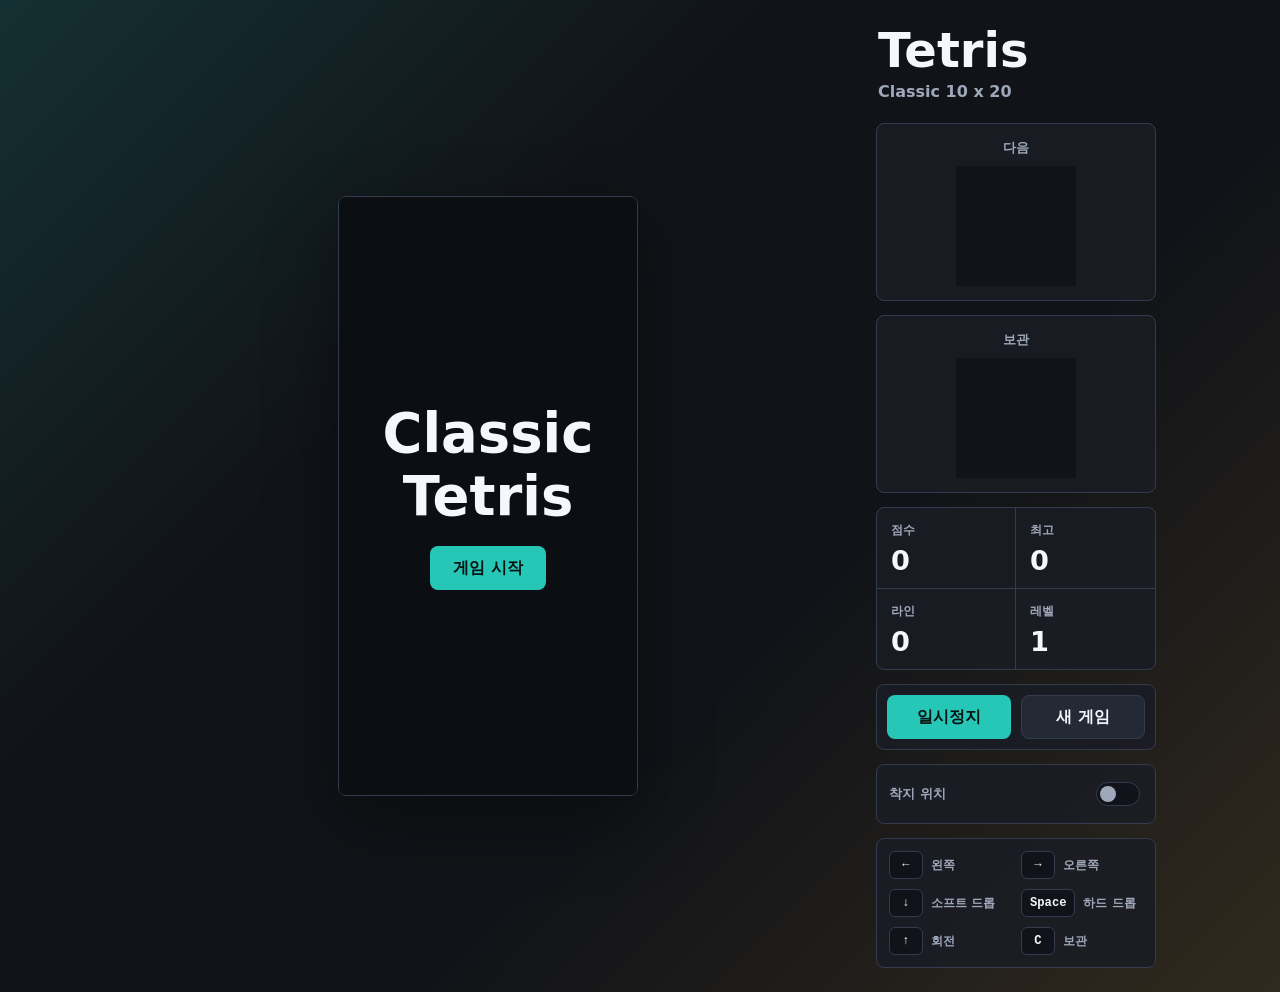
==== index.html @ 6ac4c965 "feat: Tetris game added" ====
<!doctype html>
<html lang="ko">
  <head>
    <meta charset="utf-8" />
    <meta name="viewport" content="width=device-width, initial-scale=1" />
    <title>Classic Tetris</title>
    <link
      rel="icon"
      href="data:image/svg+xml,%3Csvg xmlns='http://www.w3.org/2000/svg' viewBox='0 0 64 64'%3E%3Crect width='64' height='64' rx='10' fill='%23111318'/%3E%3Crect x='14' y='14' width='12' height='12' fill='%2320c7e6'/%3E%3Crect x='26' y='14' width='12' height='12' fill='%2320c7e6'/%3E%3Crect x='38' y='14' width='12' height='12' fill='%2320c7e6'/%3E%3Crect x='26' y='26' width='12' height='12' fill='%23f2d94e'/%3E%3Crect x='38' y='26' width='12' height='12' fill='%23f2d94e'/%3E%3Crect x='14' y='38' width='12' height='12' fill='%2350d66a'/%3E%3Crect x='26' y='38' width='12' height='12' fill='%2350d66a'/%3E%3C/svg%3E"
    />
    <link rel="stylesheet" href="./styles.css" />
  </head>
  <body>
    <main class="shell" aria-label="Classic Tetris game">
      <section class="game-area" aria-label="Game board">
        <div class="board-frame">
          <canvas id="board" width="300" height="600" aria-label="Tetris board"></canvas>
          <div class="overlay" id="overlay">
            <p id="overlay-title">Classic Tetris</p>
            <button class="primary-btn" id="start-button" type="button">게임 시작</button>
          </div>
        </div>

        <div class="mobile-controls" aria-label="Touch controls">
          <button type="button" data-action="left" aria-label="왼쪽">◀</button>
          <button type="button" data-action="rotate" aria-label="회전">↻</button>
          <button type="button" data-action="right" aria-label="오른쪽">▶</button>
          <button type="button" data-action="drop" aria-label="하드 드롭">⤓</button>
        </div>
      </section>

      <aside class="side-panel" aria-label="Game status">
        <div class="brand">
          <h1>Tetris</h1>
          <p>Classic 10 x 20</p>
        </div>

        <section class="panel-block preview-block" aria-label="Next piece">
          <div class="panel-heading">
            <h2>다음</h2>
          </div>
          <canvas id="next" width="120" height="120" aria-label="Next piece preview"></canvas>
        </section>

        <section class="panel-block preview-block" aria-label="Hold piece">
          <div class="panel-heading">
            <h2>보관</h2>
          </div>
          <canvas id="hold" width="120" height="120" aria-label="Hold piece preview"></canvas>
        </section>

        <section class="panel-block stats" aria-label="Score">
          <div>
            <span>점수</span>
            <strong id="score">0</strong>
          </div>
          <div>
            <span>최고</span>
            <strong id="best-score">0</strong>
          </div>
          <div>
            <span>라인</span>
            <strong id="lines">0</strong>
          </div>
          <div>
            <span>레벨</span>
            <strong id="level">1</strong>
          </div>
        </section>

        <section class="panel-block commands" aria-label="Commands">
          <button type="button" id="pause-button">일시정지</button>
          <button type="button" id="restart-button">새 게임</button>
        </section>

        <section class="panel-block settings" aria-label="Settings">
          <label class="toggle-row" for="ghost-toggle">
            <span>착지 위치</span>
            <input id="ghost-toggle" type="checkbox" />
          </label>
        </section>

        <section class="panel-block keymap" aria-label="Keyboard controls">
          <div><kbd>←</kbd><span>왼쪽</span></div>
          <div><kbd>→</kbd><span>오른쪽</span></div>
          <div><kbd>↓</kbd><span>소프트 드롭</span></div>
          <div><kbd>Space</kbd><span>하드 드롭</span></div>
          <div><kbd>↑</kbd><span>회전</span></div>
          <div><kbd>C</kbd><span>보관</span></div>
        </section>
      </aside>
    </main>

    <script src="./script.js"></script>
  </body>
</html>
---- styles.css ----
:root {
  --bg: #111318;
  --surface: #1a1d25;
  --surface-2: #242936;
  --line: #343b4c;
  --text: #f4f7fb;
  --muted: #9fa8ba;
  --accent: #27c7b8;
  --accent-2: #f0b33f;
  --danger: #f05c5c;
  --cell: min(4.7vh, 8.6vw, 30px);
}

* {
  box-sizing: border-box;
}

html,
body {
  min-height: 100%;
}

body {
  margin: 0;
  min-height: 100vh;
  display: grid;
  place-items: center;
  color: var(--text);
  background:
    linear-gradient(135deg, rgba(39, 199, 184, 0.16), transparent 34%),
    linear-gradient(315deg, rgba(240, 179, 63, 0.14), transparent 38%),
    var(--bg);
  font-family:
    Inter, ui-sans-serif, system-ui, -apple-system, BlinkMacSystemFont, "Segoe UI",
    sans-serif;
}

button {
  color: inherit;
  font: inherit;
}

.shell {
  width: min(1080px, 100vw);
  min-height: 100vh;
  display: grid;
  grid-template-columns: minmax(300px, 1fr) 280px;
  gap: 24px;
  align-items: center;
  padding: 24px;
}

.game-area {
  display: grid;
  gap: 14px;
  justify-items: center;
}

.board-frame {
  position: relative;
  width: calc(var(--cell) * 10);
  height: calc(var(--cell) * 20);
  overflow: hidden;
  border: 1px solid var(--line);
  border-radius: 8px;
  background: #0c0f14;
  box-shadow: 0 24px 70px rgba(0, 0, 0, 0.36);
}

canvas {
  display: block;
}

#board {
  width: 100%;
  height: 100%;
}

.overlay {
  position: absolute;
  inset: 0;
  display: grid;
  place-content: center;
  justify-items: center;
  gap: 18px;
  padding: 28px;
  text-align: center;
  background: rgba(12, 15, 20, 0.78);
  backdrop-filter: blur(5px);
}

.overlay[hidden] {
  display: none;
}

.overlay p {
  margin: 0;
  font-size: clamp(1.6rem, 5vw, 3.4rem);
  font-weight: 800;
}

.primary-btn,
.commands button {
  min-height: 44px;
  border: 1px solid transparent;
  border-radius: 8px;
  background: var(--accent);
  color: #071311;
  font-weight: 800;
  cursor: pointer;
}

.primary-btn {
  padding: 0 22px;
}

.side-panel {
  display: grid;
  gap: 14px;
  align-content: center;
}

.brand {
  padding: 4px 2px 8px;
}

.brand h1 {
  margin: 0;
  font-size: 3rem;
  line-height: 0.95;
}

.brand p {
  margin: 8px 0 0;
  color: var(--muted);
  font-weight: 700;
}

.panel-block {
  border: 1px solid var(--line);
  border-radius: 8px;
  background: rgba(26, 29, 37, 0.86);
}

.panel-heading {
  display: flex;
  align-items: center;
  justify-content: space-between;
  min-height: 38px;
  padding: 10px 12px 0;
}

.panel-heading h2 {
  margin: 0;
  color: var(--muted);
  font-size: 0.84rem;
  font-weight: 800;
}

.preview-block {
  display: grid;
  justify-items: center;
}

#next,
#hold {
  width: 120px;
  height: 120px;
  margin: 4px 0 14px;
}

.stats {
  display: grid;
  grid-template-columns: 1fr 1fr;
}

.stats div {
  min-height: 74px;
  display: grid;
  gap: 8px;
  padding: 14px;
  border-right: 1px solid var(--line);
  border-bottom: 1px solid var(--line);
}

.stats div:nth-child(2n) {
  border-right: 0;
}

.stats div:nth-last-child(-n + 2) {
  border-bottom: 0;
}

.stats span,
.keymap span {
  color: var(--muted);
  font-size: 0.78rem;
  font-weight: 700;
}

.stats strong {
  font-size: clamp(1.24rem, 4vw, 1.7rem);
  line-height: 1;
}

.commands {
  display: grid;
  grid-template-columns: 1fr 1fr;
  gap: 10px;
  padding: 10px;
}

.commands button:last-child {
  background: var(--surface-2);
  color: var(--text);
  border-color: var(--line);
}

.settings {
  padding: 12px;
}

.toggle-row {
  min-height: 34px;
  display: flex;
  align-items: center;
  justify-content: space-between;
  gap: 12px;
  cursor: pointer;
}

.toggle-row span {
  color: var(--muted);
  font-size: 0.84rem;
  font-weight: 800;
}

.toggle-row input {
  appearance: none;
  position: relative;
  width: 44px;
  height: 24px;
  flex: 0 0 auto;
  border: 1px solid var(--line);
  border-radius: 999px;
  background: #10131a;
  cursor: pointer;
}

.toggle-row input::before {
  content: "";
  position: absolute;
  top: 3px;
  left: 3px;
  width: 16px;
  height: 16px;
  border-radius: 50%;
  background: var(--muted);
  transition:
    background 140ms ease,
    transform 140ms ease;
}

.toggle-row input:checked {
  border-color: color-mix(in srgb, var(--accent) 70%, white);
  background: color-mix(in srgb, var(--accent) 28%, #10131a);
}

.toggle-row input:checked::before {
  background: var(--accent);
  transform: translateX(20px);
}

.toggle-row input:focus-visible {
  outline: 3px solid color-mix(in srgb, var(--accent) 70%, white);
  outline-offset: 3px;
}

.keymap {
  display: grid;
  grid-template-columns: 1fr 1fr;
  gap: 10px;
  padding: 12px;
}

.keymap div {
  display: flex;
  align-items: center;
  gap: 8px;
  min-width: 0;
}

kbd {
  min-width: 34px;
  height: 28px;
  display: inline-grid;
  place-items: center;
  padding: 0 8px;
  border: 1px solid var(--line);
  border-radius: 6px;
  background: #10131a;
  color: var(--text);
  font-size: 0.76rem;
  font-weight: 800;
}

.mobile-controls {
  display: none;
  width: min(calc(var(--cell) * 10), 100%);
  grid-template-columns: repeat(4, 1fr);
  gap: 10px;
}

.mobile-controls button {
  aspect-ratio: 1.28;
  border: 1px solid var(--line);
  border-radius: 8px;
  background: var(--surface-2);
  color: var(--text);
  font-size: 1.45rem;
  font-weight: 900;
  cursor: pointer;
}

button:focus-visible {
  outline: 3px solid color-mix(in srgb, var(--accent) 70%, white);
  outline-offset: 3px;
}

button:active {
  transform: translateY(1px);
}

@media (max-width: 780px) {
  :root {
    --cell: min(4.2vh, 8.8vw, 28px);
  }

  body {
    min-height: 100dvh;
    place-items: start center;
  }

  .shell {
    min-height: 100dvh;
    grid-template-columns: 1fr;
    gap: 14px;
    align-content: start;
    padding: 14px;
  }

  .game-area {
    order: 1;
  }

  .side-panel {
    order: 2;
    grid-template-columns: 1fr 1fr;
    align-content: start;
    width: min(calc(var(--cell) * 10), 100%);
    justify-self: center;
  }

  .brand,
  .keymap {
    display: none;
  }

  .panel-block {
    min-width: 0;
  }

  .preview-block {
    min-height: 116px;
  }

  .preview-block canvas {
    width: 80px;
    height: 80px;
  }

  .stats,
  .commands,
  .settings {
    grid-column: 1 / -1;
  }

  .stats div {
    min-height: 58px;
    padding: 10px;
  }

  .commands {
    order: 5;
  }

  .mobile-controls {
    display: grid;
  }
}

@media (max-height: 720px) and (min-width: 781px) {
  :root {
    --cell: min(4.35vh, 30px);
  }

  .shell {
    padding-block: 14px;
  }
}
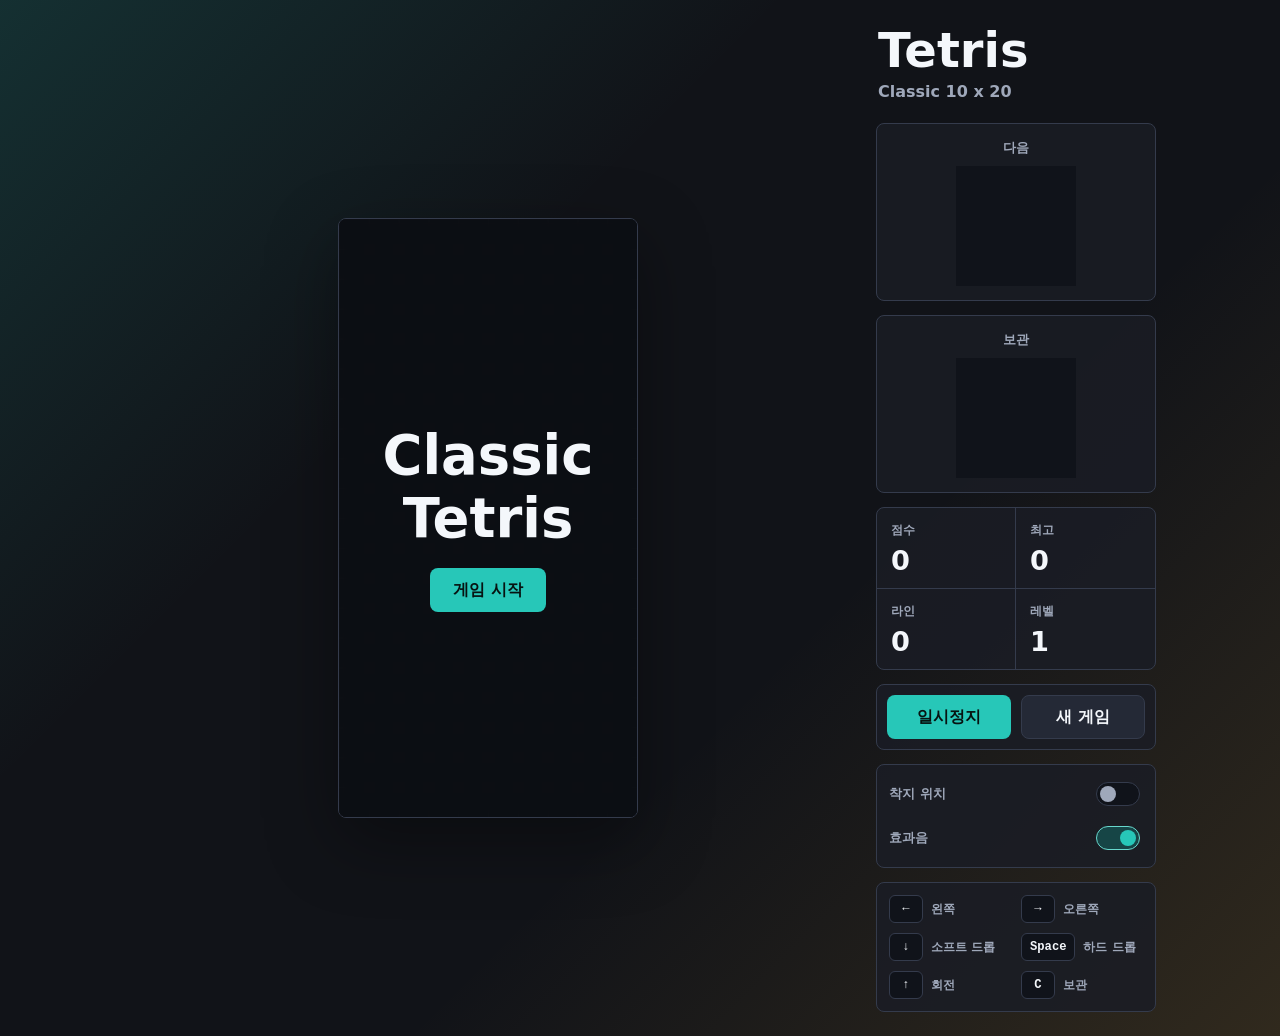
==== commit 159a98dd: "사운드 효과 추가" ====
--- a/index.html
+++ b/index.html
@@ -78,6 +78,10 @@
             <span>착지 위치</span>
             <input id="ghost-toggle" type="checkbox" />
           </label>
+          <label class="toggle-row" for="sound-toggle">
+            <span>효과음</span>
+            <input id="sound-toggle" type="checkbox" checked />
+          </label>
         </section>
 
         <section class="panel-block keymap" aria-label="Keyboard controls">
--- a/styles.css
+++ b/styles.css
@@ -217,6 +217,8 @@
 }
 
 .settings {
+  display: grid;
+  gap: 10px;
   padding: 12px;
 }
 
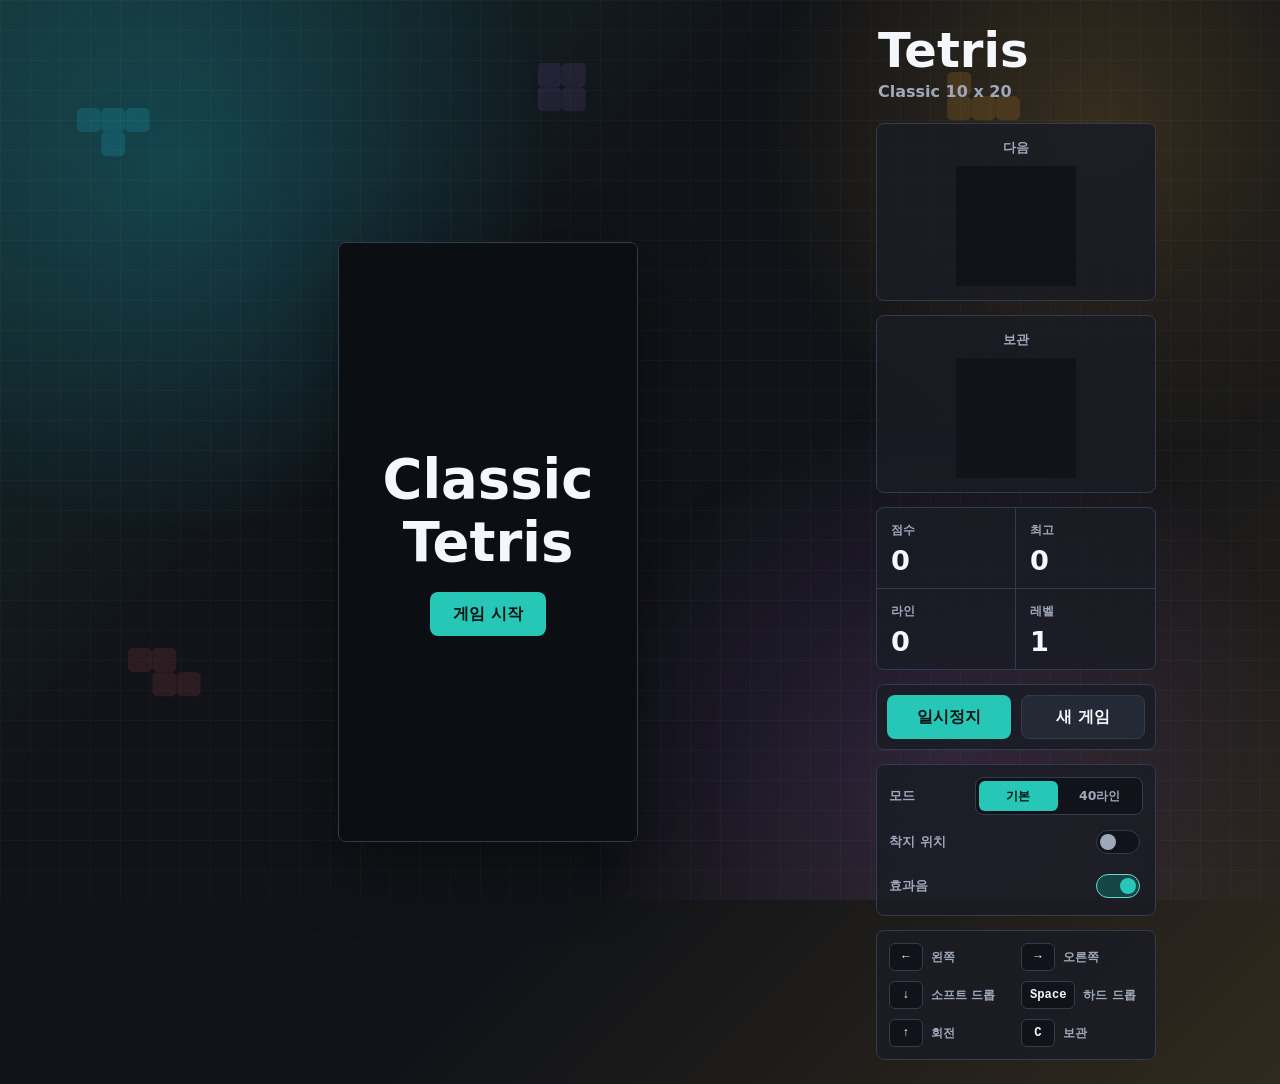
==== commit 0fc3b2e4: "스프린트모드 기능 추가" ====
--- a/index.html
+++ b/index.html
@@ -74,6 +74,13 @@
         </section>
 
         <section class="panel-block settings" aria-label="Settings">
+          <div class="mode-setting" aria-label="Game mode">
+            <span>모드</span>
+            <div class="mode-control" role="group" aria-label="Game mode">
+              <button type="button" data-mode="classic" aria-pressed="true">기본</button>
+              <button type="button" data-mode="sprint" aria-pressed="false">40라인</button>
+            </div>
+          </div>
           <label class="toggle-row" for="ghost-toggle">
             <span>착지 위치</span>
             <input id="ghost-toggle" type="checkbox" />
--- a/styles.css
+++ b/styles.css
@@ -9,6 +9,7 @@
   --accent-2: #f0b33f;
   --danger: #f05c5c;
   --cell: min(4.7vh, 8.6vw, 30px);
+  --bg-block: clamp(14px, 1.9vw, 26px);
 }
 
 * {
@@ -25,6 +26,9 @@
   min-height: 100vh;
   display: grid;
   place-items: center;
+  position: relative;
+  overflow-x: hidden;
+  isolation: isolate;
   color: var(--text);
   background:
     linear-gradient(135deg, rgba(39, 199, 184, 0.16), transparent 34%),
@@ -35,6 +39,62 @@
     sans-serif;
 }
 
+body::before,
+body::after {
+  content: "";
+  position: fixed;
+  pointer-events: none;
+  z-index: 0;
+}
+
+body::before {
+  inset: 0;
+  background:
+    linear-gradient(rgba(255, 255, 255, 0.032) 1px, transparent 1px),
+    linear-gradient(90deg, rgba(255, 255, 255, 0.032) 1px, transparent 1px),
+    radial-gradient(circle at 14% 18%, rgba(32, 199, 230, 0.24), transparent 24rem),
+    radial-gradient(circle at 86% 14%, rgba(240, 179, 63, 0.2), transparent 22rem),
+    radial-gradient(circle at 74% 86%, rgba(181, 108, 242, 0.18), transparent 24rem);
+  background-size:
+    30px 30px,
+    30px 30px,
+    100% 100%,
+    100% 100%,
+    100% 100%;
+  opacity: 0.85;
+}
+
+body::after {
+  top: 0;
+  left: 0;
+  width: var(--bg-block);
+  height: var(--bg-block);
+  border-radius: 5px;
+  filter: drop-shadow(0 0 18px rgba(39, 199, 184, 0.16));
+  opacity: 0.9;
+  box-shadow:
+    6vw 12vh 0 rgba(32, 199, 230, 0.18),
+    calc(6vw + var(--bg-block)) 12vh 0 rgba(32, 199, 230, 0.18),
+    calc(6vw + var(--bg-block) * 2) 12vh 0 rgba(32, 199, 230, 0.18),
+    calc(6vw + var(--bg-block)) calc(12vh + var(--bg-block)) 0 rgba(32, 199, 230, 0.18),
+    74vw 8vh 0 rgba(240, 154, 46, 0.18),
+    74vw calc(8vh + var(--bg-block)) 0 rgba(240, 154, 46, 0.18),
+    calc(74vw + var(--bg-block)) calc(8vh + var(--bg-block)) 0 rgba(240, 154, 46, 0.18),
+    calc(74vw + var(--bg-block) * 2) calc(8vh + var(--bg-block)) 0 rgba(240, 154, 46, 0.18),
+    calc(78vw + var(--bg-block)) 48vh 0 rgba(80, 214, 106, 0.15),
+    calc(78vw + var(--bg-block) * 2) 48vh 0 rgba(80, 214, 106, 0.15),
+    78vw calc(48vh + var(--bg-block)) 0 rgba(80, 214, 106, 0.15),
+    calc(78vw + var(--bg-block)) calc(48vh + var(--bg-block)) 0 rgba(80, 214, 106, 0.15),
+    10vw 72vh 0 rgba(239, 95, 108, 0.14),
+    calc(10vw + var(--bg-block)) 72vh 0 rgba(239, 95, 108, 0.14),
+    calc(10vw + var(--bg-block)) calc(72vh + var(--bg-block)) 0 rgba(239, 95, 108, 0.14),
+    calc(10vw + var(--bg-block) * 2) calc(72vh + var(--bg-block)) 0 rgba(239, 95, 108, 0.14),
+    42vw 7vh 0 rgba(181, 108, 242, 0.12),
+    calc(42vw + var(--bg-block)) 7vh 0 rgba(181, 108, 242, 0.12),
+    42vw calc(7vh + var(--bg-block)) 0 rgba(181, 108, 242, 0.12),
+    calc(42vw + var(--bg-block)) calc(7vh + var(--bg-block)) 0 rgba(181, 108, 242, 0.12);
+}
+
 button {
   color: inherit;
   font: inherit;
@@ -47,6 +107,8 @@
   grid-template-columns: minmax(300px, 1fr) 280px;
   gap: 24px;
   align-items: center;
+  position: relative;
+  z-index: 1;
   padding: 24px;
 }
 
@@ -200,6 +262,7 @@
 
 .stats strong {
   font-size: clamp(1.24rem, 4vw, 1.7rem);
+  font-variant-numeric: tabular-nums;
   line-height: 1;
 }
 
@@ -220,6 +283,14 @@
   display: grid;
   gap: 10px;
   padding: 12px;
+}
+
+.mode-setting {
+  min-height: 34px;
+  display: flex;
+  align-items: center;
+  justify-content: space-between;
+  gap: 12px;
 }
 
 .toggle-row {
@@ -231,10 +302,39 @@
   cursor: pointer;
 }
 
+.mode-setting > span,
 .toggle-row span {
   color: var(--muted);
   font-size: 0.84rem;
   font-weight: 800;
+}
+
+.mode-control {
+  width: min(168px, 100%);
+  display: grid;
+  grid-template-columns: 1fr 1fr;
+  gap: 3px;
+  flex: 0 0 auto;
+  padding: 3px;
+  border: 1px solid var(--line);
+  border-radius: 8px;
+  background: #10131a;
+}
+
+.mode-control button {
+  min-height: 30px;
+  border: 0;
+  border-radius: 6px;
+  background: transparent;
+  color: var(--muted);
+  font-size: 0.78rem;
+  font-weight: 900;
+  cursor: pointer;
+}
+
+.mode-control button.is-selected {
+  background: var(--accent);
+  color: #071311;
 }
 
 .toggle-row input {
@@ -333,6 +433,11 @@
   transform: translateY(1px);
 }
 
+dialog {
+  color: inherit;
+  font: inherit;
+}
+
 @media (max-width: 780px) {
   :root {
     --cell: min(4.2vh, 8.8vw, 28px);
@@ -410,3 +515,204 @@
     padding-block: 14px;
   }
 }
+
+body.extension-popup {
+  width: 690px;
+  min-height: 636px;
+  overflow: hidden;
+  place-items: start;
+}
+
+.extension-popup::before {
+  opacity: 0.48;
+}
+
+.extension-popup::after {
+  display: none;
+}
+
+.extension-popup .shell {
+  --cell: 30px;
+  width: 690px;
+  min-height: 636px;
+  grid-template-columns: calc(var(--cell) * 10) 336px;
+  gap: 18px;
+  align-items: start;
+  padding: 18px;
+}
+
+.extension-popup .game-area {
+  order: initial;
+}
+
+.extension-popup .side-panel {
+  height: calc(var(--cell) * 20);
+  grid-template-columns: repeat(2, minmax(0, 1fr));
+  grid-template-rows: 56px 142px 112px 60px 106px;
+  column-gap: 12px;
+  row-gap: 0;
+  align-content: space-between;
+  justify-self: stretch;
+  order: initial;
+  width: auto;
+}
+
+.extension-popup .brand {
+  display: block;
+  grid-column: 1 / -1;
+  padding: 0 2px;
+}
+
+.extension-popup .brand-title {
+  display: flex;
+  align-items: center;
+  justify-content: space-between;
+  gap: 14px;
+  height: 100%;
+}
+
+.extension-popup .brand h1 {
+  font-size: 2.18rem;
+}
+
+.extension-popup .brand p {
+  margin-top: 4px;
+  font-size: 0.8rem;
+}
+
+.help-button {
+  min-height: 34px;
+  padding: 0 14px;
+  border: 1px solid var(--line);
+  border-radius: 8px;
+  background: var(--surface-2);
+  color: var(--text);
+  font-weight: 800;
+  cursor: pointer;
+}
+
+.extension-popup .panel-heading {
+  min-height: 32px;
+  padding: 9px 12px 0;
+}
+
+.extension-popup .preview-block {
+  min-height: 0;
+}
+
+.extension-popup #next,
+.extension-popup #hold {
+  width: 108px;
+  height: 108px;
+  margin: 0 0 8px;
+}
+
+.extension-popup .stats,
+.extension-popup .commands,
+.extension-popup .settings {
+  grid-column: 1 / -1;
+}
+
+.extension-popup .stats div {
+  min-height: 60px;
+  gap: 6px;
+  padding: 10px 14px;
+}
+
+.extension-popup .stats strong {
+  font-size: 1.25rem;
+}
+
+.extension-popup .commands {
+  gap: 10px;
+  order: initial;
+  padding: 8px;
+}
+
+.extension-popup .primary-btn,
+.extension-popup .commands button {
+  min-height: 40px;
+}
+
+.extension-popup .settings {
+  grid-template-columns: 1fr 1fr;
+  gap: 12px;
+  padding: 12px;
+}
+
+.extension-popup .mode-setting {
+  grid-column: 1 / -1;
+}
+
+.extension-popup .toggle-row {
+  min-height: 34px;
+}
+
+.extension-popup .keymap,
+.extension-popup .mobile-controls {
+  display: none;
+}
+
+.help-dialog {
+  width: min(330px, calc(100vw - 36px));
+  padding: 0;
+  border: 1px solid var(--line);
+  border-radius: 8px;
+  background: var(--surface);
+  box-shadow: 0 24px 70px rgba(0, 0, 0, 0.46);
+}
+
+.help-dialog::backdrop {
+  background: rgba(8, 10, 14, 0.62);
+  backdrop-filter: blur(3px);
+}
+
+.help-panel {
+  padding: 18px;
+}
+
+.help-header {
+  display: flex;
+  align-items: center;
+  justify-content: space-between;
+  gap: 12px;
+  margin-bottom: 14px;
+}
+
+.help-header h2 {
+  margin: 0;
+  font-size: 1.15rem;
+}
+
+.icon-button {
+  width: 34px;
+  height: 34px;
+  display: inline-grid;
+  place-items: center;
+  border: 1px solid var(--line);
+  border-radius: 8px;
+  background: #10131a;
+  color: var(--text);
+  font-size: 1.35rem;
+  line-height: 1;
+  cursor: pointer;
+}
+
+.help-keymap {
+  display: grid;
+  grid-template-columns: 1fr 1fr;
+  gap: 10px 12px;
+}
+
+.help-keymap div {
+  display: flex;
+  align-items: center;
+  gap: 8px;
+  min-width: 0;
+}
+
+.help-keymap span {
+  color: var(--muted);
+  font-size: 0.82rem;
+  font-weight: 800;
+}
